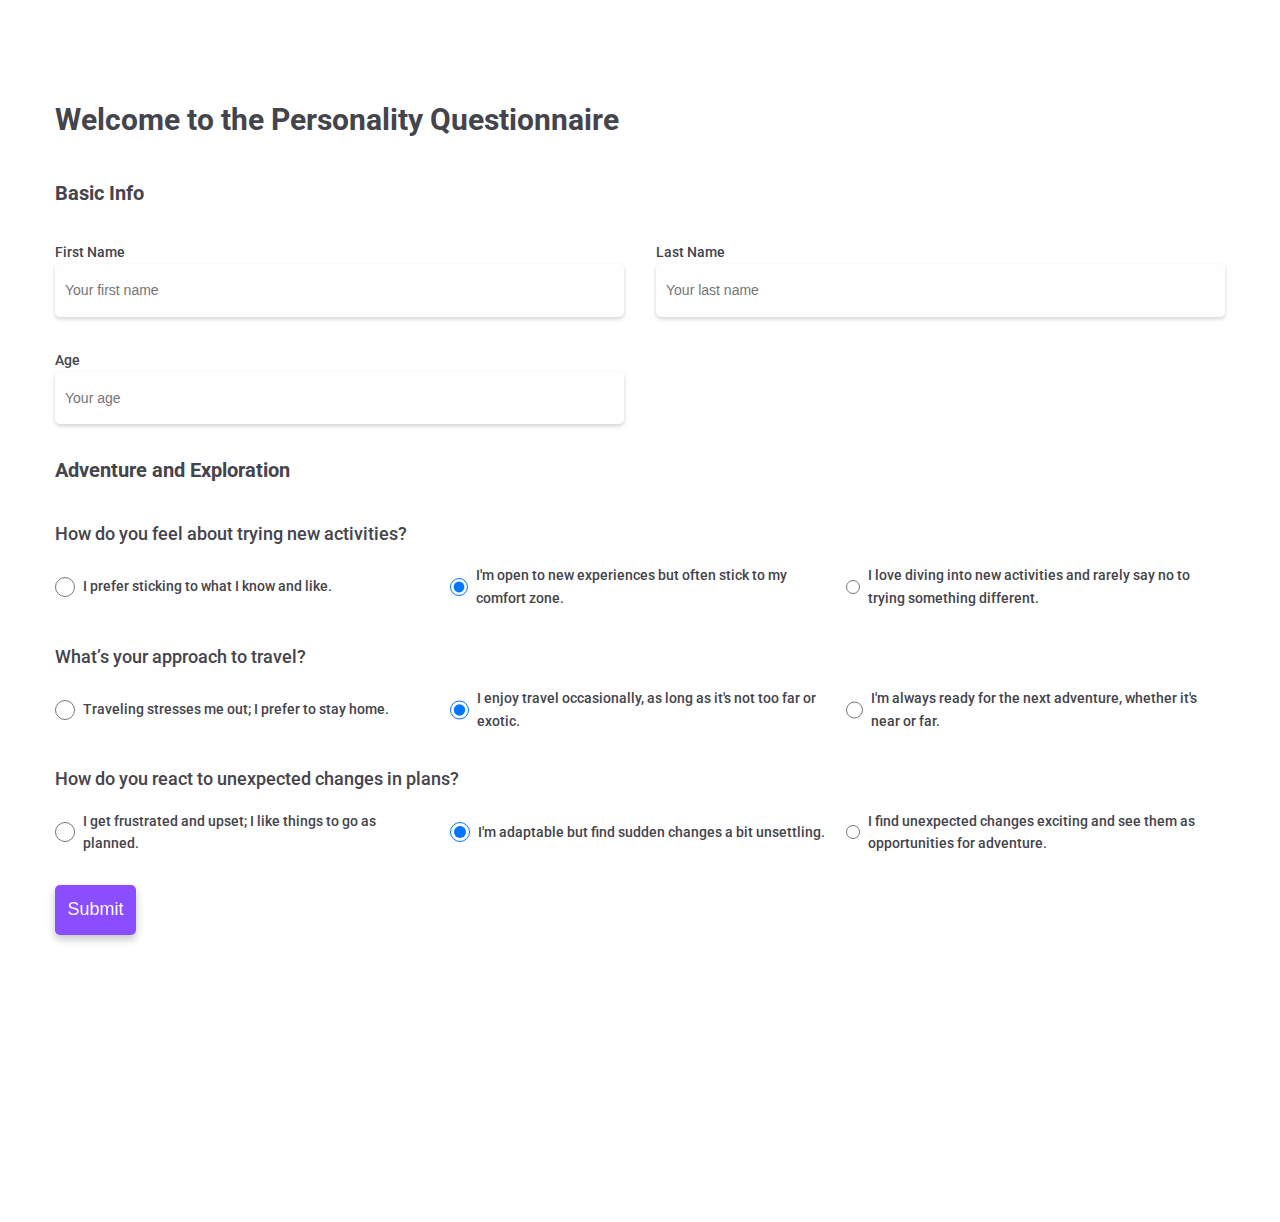
==== questionnaire/index.html @ 5fe595c3 "Add questionnaire and .gitignore file" ====
<!DOCTYPE html>
<html lang="en">
  <head>
    <meta charset="UTF-8" />
    <meta name="viewport" content="width=device-width, initial-scale=1.0" />
    <link rel="preconnect" href="https://fonts.googleapis.com" />
    <link rel="preconnect" href="https://fonts.gstatic.com" crossorigin />
    <link
      href="https://fonts.googleapis.com/css2?family=Roboto:ital,wght@0,100;0,300;0,400;0,500;0,700;0,900;1,100;1,300;1,400;1,500;1,700;1,900&display=swap"
      rel="stylesheet"
    />
    <link rel="stylesheet" href="style.css" />
    <title>Personality Questionnaire</title>
  </head>
  <body>
    <header></header>
    <main class="container">
      <h1>Welcome to the Personality Questionnaire</h1>

      <div>
        <form class="intake-form">
          <!-- basic information -->
          <div class="intake-form-panel-grid">
            <h2>Basic Info</h2>
            <fieldset class="simple-input">
              <label for="firstName">First Name</label>
              <div>
                <input type="text" name="firstName" class="basic-details" id="firstName" placeholder="Your first name" required />
              </div>
            </fieldset>
            <fieldset class="simple-input">
              <label for="lastName">Last Name</label>
              <div>
                <input type="text" name="lastName" class="basic-details"  id="lastName" placeholder="Your last name" required />
              </div>
            </fieldset>
            <fieldset class="simple-input">
              <label for="age">Age</label>
              <div>
                <input type="number" name="age" class="basic-details"  id="age" placeholder="Your age" required/>
              </div>
            </fieldset>
          </div>
          <div class="intake-form-panel">
            <h2>Adventure and Exploration</h2>
            <div class="radio-group" id="social-compass">
              <fieldset class="question">
                <legend class="radio-question">How do you feel about trying new activities?</legend>
                <div class="radio-container">
                  <div class="radio-component radio-input">
                    <input
                      data-score="0"
                      data-category="adventure"
                      id="new-activities-negative"
                      name="new-activities"
                      type="radio"
                    />
                    <label for="new-activities-negative">I prefer sticking to what I know and like.</label>
                  </div>
                  <div class="radio-component radio-input">
                    <input
                      data-score="1"
                      data-category="adventure"
                      id="new-activities-mild"
                      name="new-activities"
                      type="radio"
                      checked
                    />
                    <label for="new-activities-mild"
                      >I'm open to new experiences but often stick to my comfort zone.</label
                    >
                  </div>
                  <div class="radio-component radio-input">
                    <input
                      data-score="2"
                      data-category="adventure"
                      id="new-activities-positive"
                      name="new-activities"
                      type="radio"
                    />
                    <label for="new-activities-positive"
                      >I love diving into new activities and rarely say no to trying something
                      different.</label
                    >
                  </div>
                </div>
              </fieldset>

              <fieldset class="question">
                <legend class="radio-question">What’s your approach to travel?</legend>
                <div class="radio-container">
                  <div class="radio-component radio-input">
                    <input
                      data-score="0"
                      data-category="adventure"
                      id="travel-negative"
                      name="travel"
                      type="radio"
                    />
                    <label for="travel-negative">Traveling stresses me out; I prefer to stay home.</label>
                  </div>
                  <div class="radio-component radio-input">
                    <input
                      data-score="1"
                      data-category="adventure"
                      id="travel-mild"
                      name="travel"
                      type="radio"
                      checked
                    />
                    <label for="travel-mild"
                      >I enjoy travel occasionally, as long as it's not too far or exotic.</label
                    >
                  </div>
                  <div class="radio-component radio-input">
                    <input
                      data-score="2"
                      data-category="adventure"
                      id="travel-positive"
                      name="travel"
                      type="radio"
                    />
                    <label for="travel-positive"
                      >I'm always ready for the next adventure, whether it's near or far.</label
                    >
                  </div>
                </div>
              </fieldset>

              <fieldset class="question">
                <legend class="radio-question">How do you react to unexpected changes in plans?</legend>
                <div class="radio-container">
                  <div class="radio-component radio-input">
                    <input
                      data-score="0"
                      data-category="adventure"
                      id="change-plans-negative"
                      name="change-plans"
                      type="radio"
                    />
                    <label for="change-plans-negative"
                      >I get frustrated and upset; I like things to go as planned.</label
                    >
                  </div>
                  <div class="radio-component radio-input">
                    <input
                      data-score="1"
                      data-category="adventure"
                      id="change-plans-mild"
                      name="change-plans"
                      type="radio"
                      checked
                    />
                    <label for="change-plans-mild"
                      >I'm adaptable but find sudden changes a bit unsettling.</label
                    >
                  </div>
                  <div class="radio-component radio-input">
                    <input
                      data-score="2"
                      data-category="adventure"
                      id="change-plans-positive"
                      name="change-plans"
                      type="radio"
                    />
                    <label for="change-plans-positive"
                      >I find unexpected changes exciting and see them as opportunities for adventure.</label
                    >
                  </div>
                </div>
              </fieldset>
            </div>
          </div>
          <button class="submit-button" type="submit">Submit</button>
        </form>

        <div class="results">
          <div>
            <h3>Results</h3>
            <p class="user-data"></p>
          </div>
          <div class="results-list"></div>
      </div>
    </main>
    <script src="./index.js" defer></script>
  </body>
</html>
---- questionnaire/style.css ----
:root {
  --main-bg-color: #fffefe;
  --main-text-color: #44444c;
  --hover-text-color: #000000;
  --error-text-color: #ba2727;
  --main-border-color: #e0e0e0;
  --accent-color: #8a4dff;

  /* text */

  --text-xs: 1.2rem; /* 12px */
  --text-sm: 1.4rem; /* 14px */
  --text-md: 1.6rem; /* 16px */
  --text-lg: 1.8rem; /* 18px */
  --text-xl: 2rem; /* 20px */
  --text-2xl: 2.4rem; /* 24px */
  --text-3xl: 3rem; /* 30px */
  --text-4xl: 3.6rem; /* 36px */
  --text-5xl: 4.8rem; /* 48px */

  /* shadows */
  --shadow-elevation-low: 0px 2px 4px rgba(0, 0, 0, 0.18);
  --shadow-elevation-medium: 0px 4px 8px rgba(0, 0, 0, 0.24);
  --shadow-elevation-high: 0px 8px 16px rgba(0, 0, 0, 0.32);

  /* line height */
  --leading-none: 1;
  --leading-tight: 1.25;
  --leading-snug: 1.375;
  --leading-normal: 1.5;
  --leading-relaxed: 1.625;
  --leading-loose: 2;

  /* margins and gaps */
  --margin-xs: 0.8rem; /* 8px */
  --margin-sm: 1.6rem; /* 16px */
  --margin-md: 2.4rem; /* 24px */
  --margin-lg: 3.2rem; /* 32px */
  --margin-xl: 4.8rem; /* 48px */
  --margin-2xl: 6.4rem; /* 64px */
  --margin-3xl: 9.6rem; /* 96px */
  --margin-4xl: 12.8rem; /* 128px */
  --margin-5xl: 19.2rem; /* 192px */
}

/* base */

* {
  margin: 0;
  padding: 0;
  box-sizing: border-box;
}

html {
  font-size: 62.5%;
  font-family: 'Roboto', sans-serif;
}

main {
  margin-block: var(--margin-3xl);
}

h1 {
  font-size: var(--text-3xl);
  line-height: var(--leading-relaxed);
  font-weight: 700;
  color: var(--main-text-color);
  margin-bottom: var(--margin-lg);
}

h2 {
  font-size: var(--text-xl);
  line-height: var(--leading-relaxed);
  font-weight: 700;
  color: var(--main-text-color);
}

/* style resets */
fieldset {
  border: 0;
  margin: 0;
  padding: 0;
}

/* component layer */

.sr-only {
  position: absolute;
  width: 1px;
  height: 1px;
  padding: 0;
  margin: -1px;
  overflow: hidden;
  clip: rect(0, 0, 0, 0);
  white-space: nowrap;
  border-width: 0;
}

.container {
  width: 100%;
  max-width: 120rem;
  margin-left: auto;
  margin-right: auto;
  padding-left: 1.5rem;
  padding-right: 1.5rem;
}

.question {
  display: flex;
  flex-direction: column;
  gap: var(--margin-sm);

  & .radio-container {
    margin-top: var(--margin-sm);
    display: flex;
    gap: var(--margin-sm);
  }

  & .radio-component {
    flex: 1;
    display: flex;
    align-items: center;
    gap: var(--margin-xs);
  }
}

/* text styling */
.radio-question {
  font-size: var(--text-lg);
  line-height: var(--leading-relaxed);
  font-weight: 500;
  color: var(--main-text-color);
}

/* form */
.intake-form {
  display: flex;
  flex-direction: column;
  justify-content: center;
  align-items: flex-start;
  gap: 3rem;

  & .intake-form-panel {
    flex: 1;
    display: flex;
    flex-direction: column;
    gap: var(--margin-lg);
  }

  & .radio-group {
    display: flex;
    flex-direction: column;
    gap: var(--margin-lg);
  }

  & .intake-form-panel-grid {
    width: 100%;
    display: grid;
    grid-template-columns: repeat(2, 1fr);
    gap: var(--margin-lg);

    & h2 {
      grid-column: 1 / -1;
    }

    & .simple-input {
      column-span: 1;
    }
  }
}

/* inputs */
.simple-input {
  & label {
    display: block;
    font-size: var(--text-sm);
    font-weight: 500;
    line-height: var(--leading-relaxed);
    color: var(--main-text-color);
  }

  & input {
    display: block;
    width: 100%;
    padding: 1.5rem 1rem;
    border: 0;
    border-radius: 0.5rem;
    color: var(--main-text-color);
    background-color: var(--main-bg-color);
    box-shadow: var(--shadow-elevation-low);
    transition: box-shadow 0.3s ease;
    font-size: var(--text-sm);
    line-height: var(--leading-relaxed);
  }
}

.radio-input {
  display: flex;
  justify-items: center;

  & input {
    width: 2rem;
    height: 2rem;
    border: 1px solid var(--main-border-color);
    border-radius: 50%;
    &:focus {
      border-color: var(--main-text-color);
    }
  }

  & label {
    font-weight: 500;
    display: block;
    font-weight: 500;
    font-size: var(--text-sm);
    line-height: var(--leading-relaxed);
    color: var(--main-text-color);
  }
}

.submit-button {
  display: flex;
  justify-content: center;
  align-items: center;
  box-shadow: var(--shadow-elevation-medium);
  background: var(--accent-color);
  box-sizing: border-box;
  color: var(--main-bg-color);
  border: transparent;
  border-radius: 0.5rem;
  cursor: pointer;
  display: inline-flex;
  height: 5rem;
  padding-inline: 1.25rem;
  line-height: var(--leading-relaxed);
  transition: box-shadow 0.15s, transform 0.15s;
  user-select: none;
  white-space: nowrap;
  will-change: box-shadow, transform;
  font-size: 1.8rem;

  &:active {
    transform: scale(0.95);
  }
}

.results {
  visibility: hidden;
  margin-top: var(--margin-3xl);
  display: flex;
  flex-direction: column;
  gap: var(--margin-lg);

  & h3 {
    font-size: var(--text-2xl);
    line-height: var(--leading-relaxed);
    font-weight: 700;
    color: var(--main-text-color);
  }

  & .results-list > p {
    font-size: var(--text-lg);
    line-height: var(--leading-relaxed);
    font-weight: 500;
    color: var(--main-text-color);
  }
  & .results-list > p::first-letter {
    text-transform: capitalize;
  }

  & .user-data {
    font-size: var(--text-lg);
    margin-top: var(--margin-md);
    font-weight: 300;
  }
}
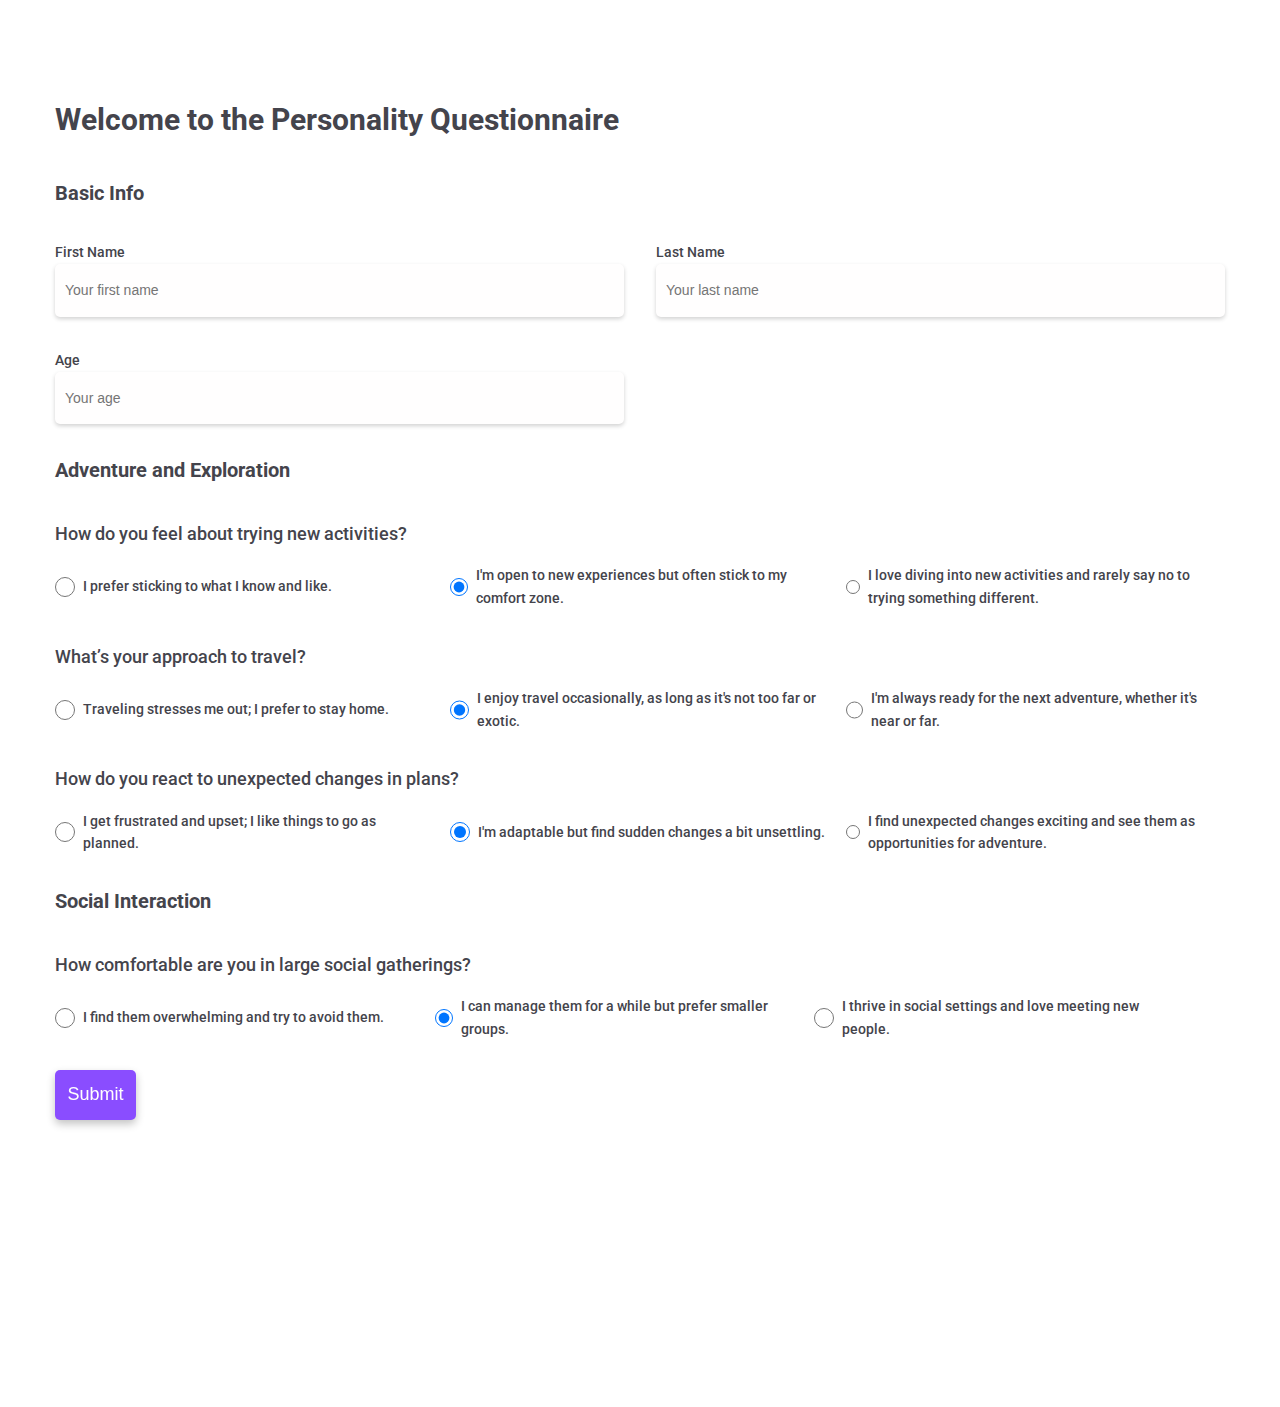
==== commit 77f53313: "update: adding question for new category" ====
--- a/questionnaire/index.html
+++ b/questionnaire/index.html
@@ -171,6 +171,51 @@
               </fieldset>
             </div>
           </div>
+          <div class="intake-form-panel">
+            <h2>Social Interaction</h2>
+            <div class="radio-group" id="social-compass">
+              <fieldset class="question">
+                <legend class="radio-question">How comfortable are you in large social gatherings?</legend>
+                <div class="radio-container">
+                  <div class="radio-component radio-input">
+                    <input
+                      data-score="0"
+                      data-category="social"
+                      id="social-gatherings-negative"
+                      name="social-gatherings"
+                      type="radio"
+                    />
+                    <label for="social-gatherings-negative">I find them overwhelming and try to avoid them.</label>
+                  </div>
+                  <div class="radio-component radio-input">
+                    <input
+                      data-score="1"
+                      data-category="social"
+                      id="social-gatherings-mild"
+                      name="social-gatherings"
+                      type="radio"
+                      checked
+                    />
+                    <label for="social-gatherings-mild"
+                      >I can manage them for a while but prefer smaller groups.</label
+                    >
+                  </div>
+                  <div class="radio-component radio-input">
+                    <input
+                      data-score="2"
+                      data-category="social"
+                      id="social-gatherings-positive"
+                      name="social-gatherings"
+                      type="radio"
+                    />
+                    <label for="social-gatherings-positive"
+                      >I thrive in social settings and love meeting new people.</label
+                    >
+                  </div>
+                </div>
+              </fieldset>
+            </div>
+          </div>
           <button class="submit-button" type="submit">Submit</button>
         </form>
 
